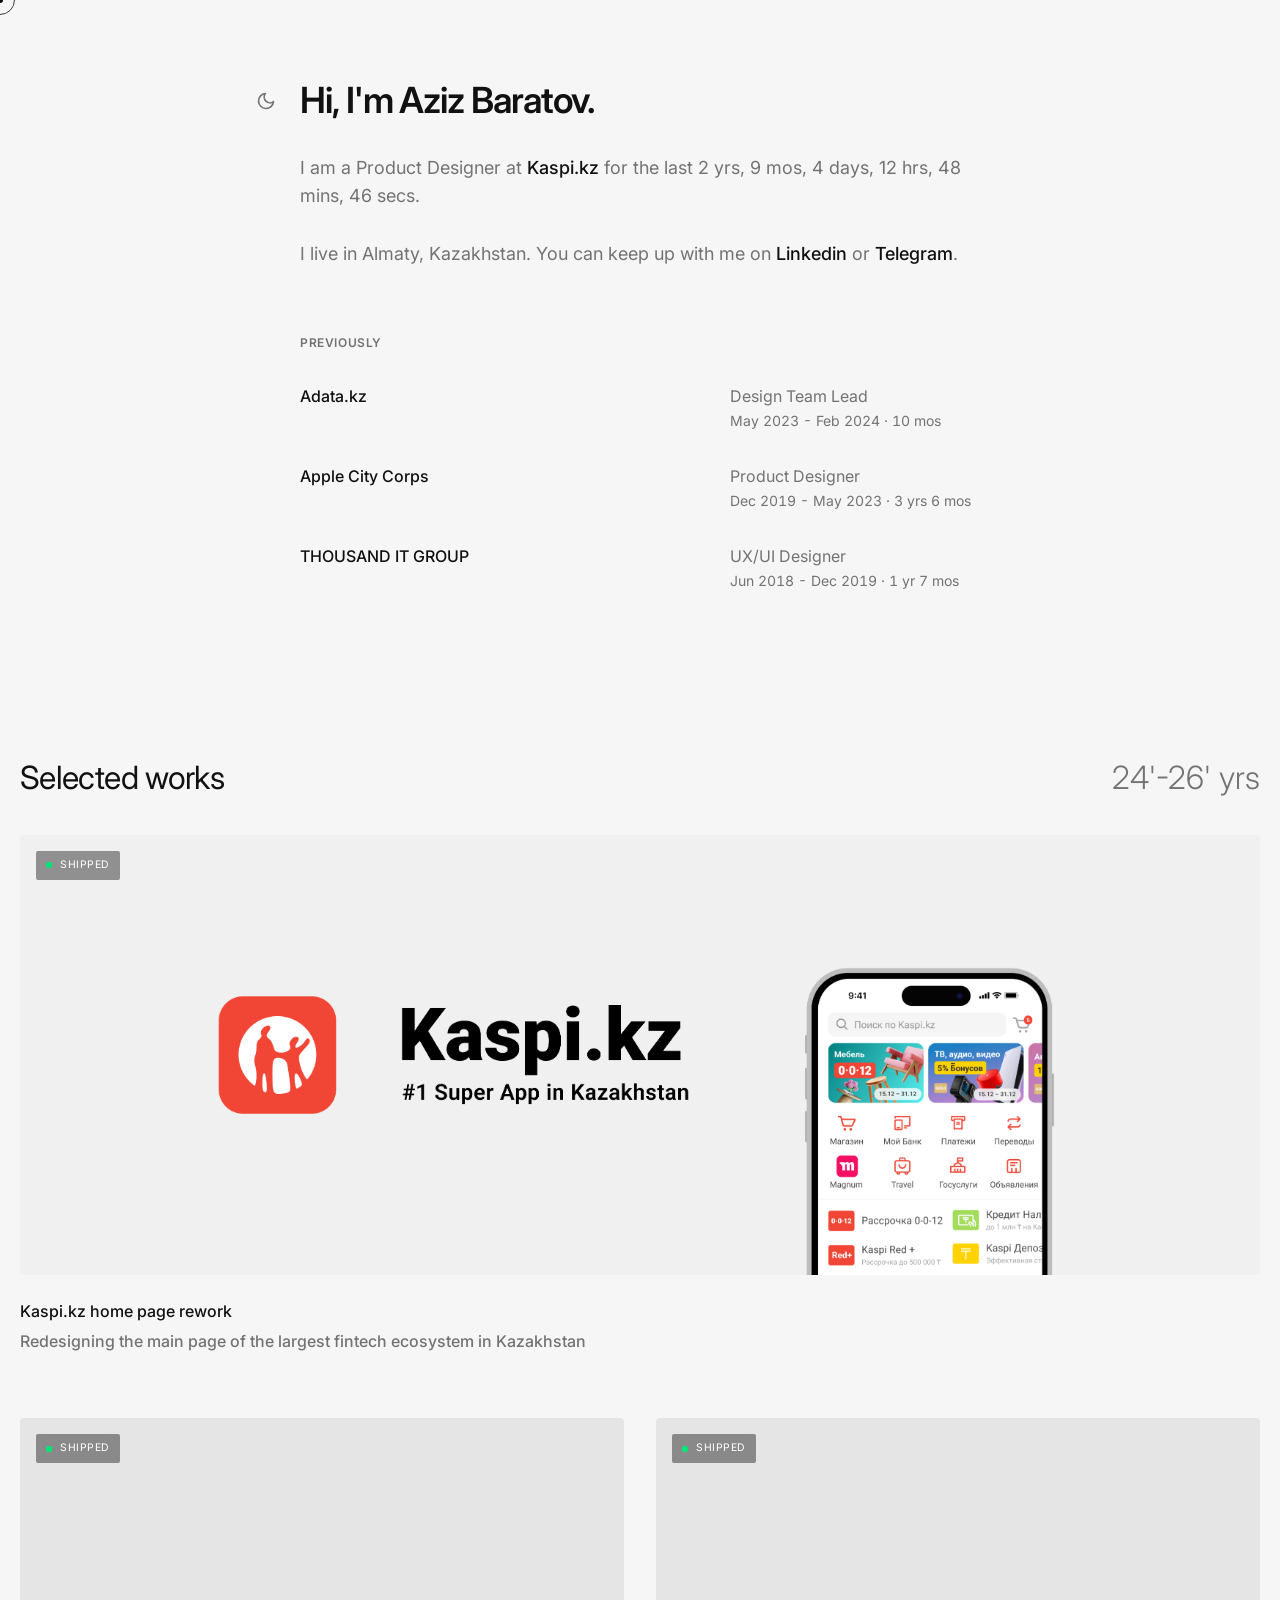
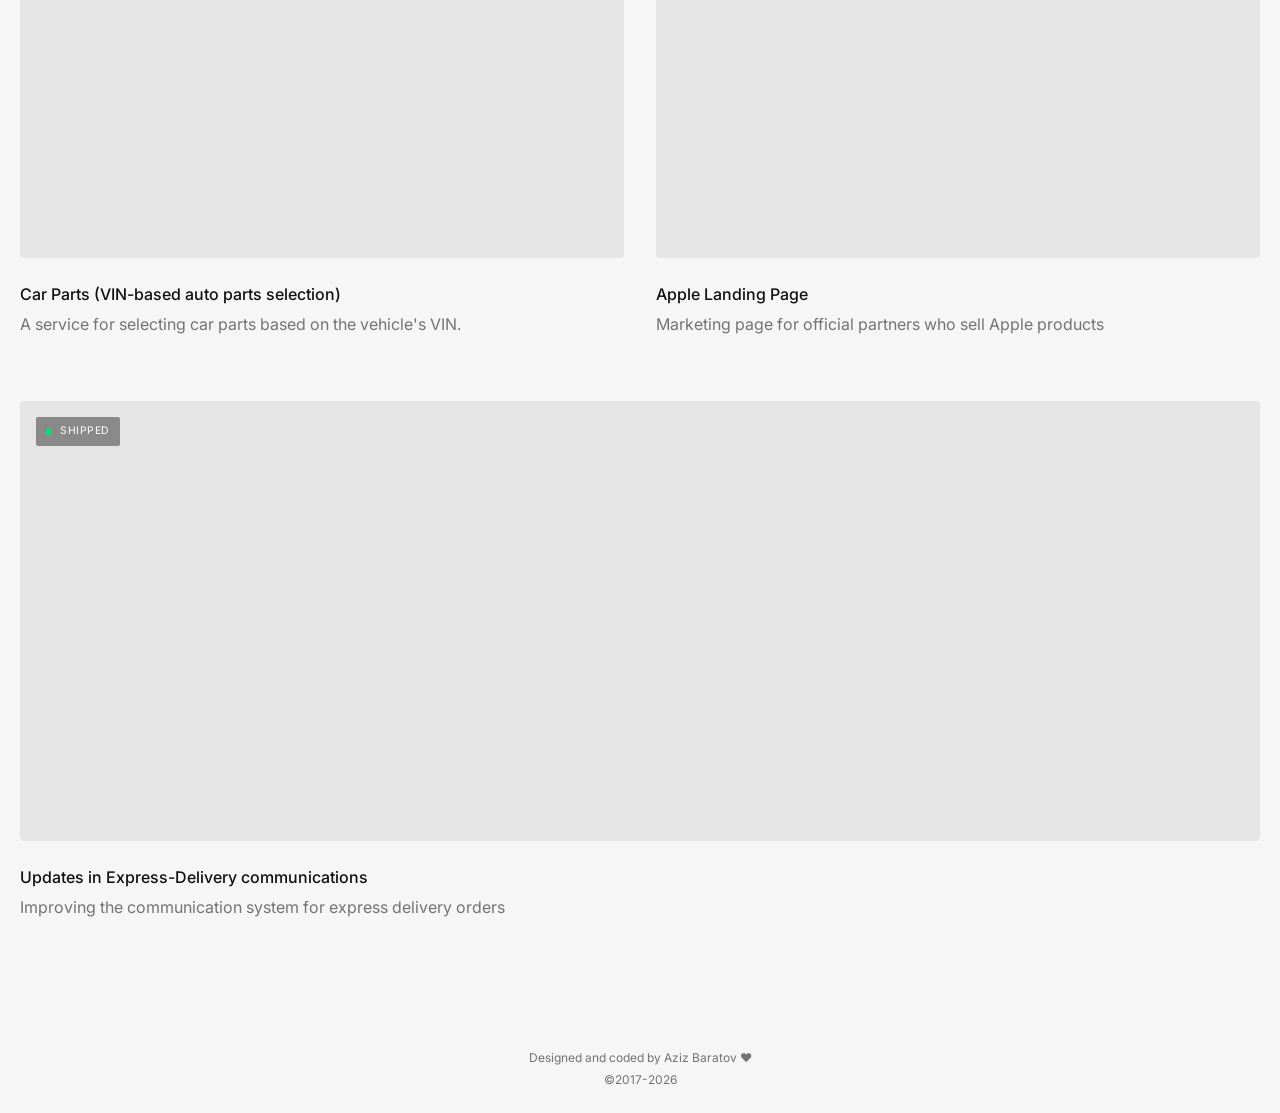
==== index.html @ b47fe38a "initial commit" ====
<!DOCTYPE html>
<html lang="en">

<head>
    <meta charset="UTF-8">
    <meta name="viewport" content="width=device-width, initial-scale=1.0">
    <title>Aziz Baratov</title>
    <meta name="description"
        content="Aziz Baratov - Product Designer at Kaspi.kz. Previously at Adata.kz, Apple City Corps, and Thousand IT GROUP.">
    <link rel="preconnect" href="https://fonts.googleapis.com">
    <link rel="preconnect" href="https://fonts.gstatic.com" crossorigin>
    <link href="https://fonts.googleapis.com/css2?family=Inter:wght@400;500;600&display=swap" rel="stylesheet">
    <link rel="stylesheet" href="styles.css">
    <link rel="icon" type="image/png" href="favicon.png">
</head>

<body>
    <main class="container">
        <section class="hero">
            <div class="title-wrapper">
                <button class="theme-toggle" id="theme-toggle" aria-label="Toggle dark mode">
                    <svg width="20" height="20" viewBox="0 0 24 24" fill="none" stroke="currentColor" stroke-width="2"
                        stroke-linecap="round" stroke-linejoin="round">
                        <circle cx="12" cy="12" r="5"></circle>
                        <line x1="12" y1="1" x2="12" y2="3"></line>
                        <line x1="12" y1="21" x2="12" y2="23"></line>
                        <line x1="4.22" y1="4.22" x2="5.64" y2="5.64"></line>
                        <line x1="18.36" y1="18.36" x2="19.78" y2="19.78"></line>
                        <line x1="1" y1="12" x2="3" y2="12"></line>
                        <line x1="21" y1="12" x2="23" y2="12"></line>
                        <line x1="4.22" y1="19.78" x2="5.64" y2="18.36"></line>
                        <line x1="18.36" y1="5.64" x2="19.78" y2="4.22"></line>
                    </svg>
                </button>
                <h1>Hi, I'm Aziz Baratov.</h1>
            </div>
            <p class="intro">
                I am a Product Designer at <a href="https://kaspi.kz/" target="_blank"
                    rel="noopener noreferrer">Kaspi.kz</a> for the last <span id="tenure"></span>.
                <br><br>
                I live in Almaty, Kazakhstan. You can keep up with me on <a
                    href="https://www.linkedin.com/in/aziz-baratov-8306a5150/" target="_blank"
                    rel="noopener noreferrer">Linkedin</a> or <a href="https://t.me/azekelele" target="_blank"
                    rel="noopener noreferrer">Telegram</a>.
            </p>
        </section>


        <section class="experience">
            <h2>PREVIOUSLY</h2>

            <div class="job-item">
                <h3><a href="https://adata.kz/" target="_blank" rel="noopener noreferrer">Adata.kz</a></h3>
                <div class="job-details">
                    <span class="role">Design Team Lead</span>
                    <span class="date">May 2023 - Feb 2024 · 10 mos</span>
                </div>
            </div>

            <div class="job-item">
                <h3><a href="https://www.applecity.kz/" target="_blank" rel="noopener noreferrer">Apple City Corps</a>
                </h3>
                <div class="job-details">
                    <span class="role">Product Designer</span>
                    <span class="date">Dec 2019 - May 2023 · 3 yrs 6 mos</span>
                </div>
            </div>

            <div class="job-item">
                <h3><a href="https://thousand.kz/" target="_blank" rel="noopener noreferrer">THOUSAND IT GROUP</a></h3>
                <div class="job-details">
                    <span class="role">UX/UI Designer</span>
                    <span class="date">Jun 2018 - Dec 2019 · 1 yr 7 mos</span>
                </div>
            </div>
        </section>
    </main>

    <section class="selected-works full-width">
        <div class="section-header">
            <h2>Selected works</h2>
            <span class="section-date">24'-26' yrs</span>
        </div>

        <a href="kaspi-rework.html" class="work-item featured">
            <div class="work-placeholder">
                <img src="kaspi-preview.png" alt="Kaspi.kz project preview">
                <div class="status-badge">
                    <span class="dot"></span>
                    <span class="label">SHIPPED</span>
                </div>
            </div>
            <div class="work-info">
                <h3>Kaspi.kz home page rework</h3>
                <p>Redesigning the main page of the largest fintech ecosystem in Kazakhstan</p>
            </div>
        </a>

        <div class="works-grid">
            <div class="work-item">
                <div class="work-placeholder">
                    <div class="status-badge">
                        <span class="dot"></span>
                        <span class="label">SHIPPED</span>
                    </div>
                </div>
                <div class="work-info">
                    <h3>Car Parts (VIN-based auto parts selection)</h3>
                    <p>A service for selecting car parts based on the vehicle's VIN.</p>
                </div>
            </div>

            <div class="work-item">
                <div class="work-placeholder">
                    <div class="status-badge">
                        <span class="dot"></span>
                        <span class="label">SHIPPED</span>
                    </div>
                </div>
                <div class="work-info">
                    <h3>Apple Landing Page</h3>
                    <p>Marketing page for official partners who sell Apple products</p>
                </div>
            </div>
        </div>

        <div class="work-item featured">
            <div class="work-placeholder">
                <div class="status-badge">
                    <span class="dot"></span>
                    <span class="label">SHIPPED</span>
                </div>
            </div>
            <div class="work-info">
                <h3>Updates in Express-Delivery communications</h3>
                <p>Improving the communication system for express delivery orders</p>
            </div>
        </div>
    </section>
    <footer class="site-footer">
        <p>Designed and coded by Aziz Baratov ♥️</p>
        <p>&copy;2017-2026</p>
    </footer>

    <div class="cursor-dot" id="cursor-dot"></div>
    <div class="cursor-outline" id="cursor-outline"></div>
    <script src="script.js"></script>
</body>

</html>
---- styles.css ----
:root {
    --bg-color: #F6F6F7;
    --text-primary: #111111;
    --text-secondary: #737373;
    --link-color: #111111;
    --link-hover: #444444;
    --font-family: 'Inter', -apple-system, BlinkMacSystemFont, "Segoe UI", Roboto, Helvetica, Arial, sans-serif;
    --max-width: 680px;
    --spacing-unit: 1.5rem;
}

[data-theme="dark"] {
    --bg-color: #111111;
    --text-primary: #F6F6F7;
    --text-secondary: #A0A0A0;
    --link-color: #F6F6F7;
    --link-hover: #FFFFFF;
}

::selection {
    background-color: #F14635;
    color: #FFFFFF;
}

::-moz-selection {
    background-color: #F14635;
    color: #FFFFFF;
}

.title-wrapper {
    position: relative;
    display: inline-flex;
    align-items: center;
    margin-bottom: var(--spacing-unit);
}

.title-wrapper h1 {
    margin-bottom: 0;
}

.theme-toggle {
    position: absolute;
    right: 100%;
    margin-right: 1rem;
    background: none;
    border: none;
    cursor: pointer;
    padding: 8px;
    color: var(--text-secondary);
    transition: color 0.2s ease;
    display: flex;
    align-items: center;
    justify-content: center;
    /* Vertically center icon relative to title */
    top: 50%;
    transform: translateY(-50%);
}

* {
    box-sizing: border-box;
    margin: 0;
    padding: 0;
}

body {
    font-family: var(--font-family);
    background-color: var(--bg-color);
    color: var(--text-primary);
    line-height: 1.6;
    -webkit-font-smoothing: antialiased;
    -moz-osx-font-smoothing: grayscale;
    padding: 8vh 20px 20px;
    display: flex;
    flex-direction: column;
    min-height: 100vh;
    cursor: none;
}

.container {
    max-width: var(--max-width);
    margin: 0 auto;
    width: 100%;
    flex: 1;
}

/* Typography */
h1 {
    font-size: 2.25rem;
    /* ~36px */
    font-weight: 600;
    letter-spacing: -0.03em;
    margin-bottom: var(--spacing-unit);
    color: var(--text-primary);
}

h2 {
    font-size: 0.75rem;
    font-weight: 600;
    text-transform: uppercase;
    letter-spacing: 0.05em;
    color: var(--text-secondary);
    margin-bottom: 2rem;
    margin-top: 4rem;
}

h3 {
    font-size: 1rem;
    font-weight: 500;
    display: inline-block;
}

p {
    font-size: 1.125rem;
    /* ~18px */
    color: var(--text-secondary);
    margin-bottom: 1.5rem;
}

a {
    color: var(--link-color);
    text-decoration: none;
    position: relative;
    display: inline-block;
    cursor: none;
    font-weight: 500;
}

a::after {
    content: '';
    position: absolute;
    width: 100%;
    transform: scaleX(0);
    height: 1px;
    bottom: 0;
    left: 0;
    background-color: var(--text-primary);
    transform-origin: bottom left;
    transition: transform 0.25s ease-out;
}

a:hover::after {
    transform: scaleX(1);
    transform-origin: bottom left;
}

a:hover {
    color: var(--link-hover);
}

/* Project Page Specific Styles */
.project-page {
    padding-top: 2rem;
}

.project-page .container {
    max-width: 1100px;
    /* Widening container specifically for project page */
}

.project-nav {
    display: flex;
    justify-content: space-between;
    align-items: center;
    margin-bottom: 4rem;
}

.project-nav .theme-toggle {
    position: relative;
    right: auto;
    top: auto;
    transform: none;
    margin-right: 0;
}

.back-link {
    display: flex;
    align-items: center;
    gap: 8px;
    font-size: 0.875rem;
    color: var(--text-secondary);
    font-weight: 400;
}

.back-link:hover {
    color: var(--text-primary);
}

.back-link svg {
    transition: transform 0.2s ease;
}

.back-link:hover svg {
    transform: translateX(-4px);
}

.project-header {
    margin-bottom: 4rem;
}

.header-top {
    margin-bottom: 1.5rem;
}

.status-badge.static {
    position: static;
    display: inline-flex;
    background: rgba(0, 0, 0, 0.4);
    -webkit-backdrop-filter: blur(4px);
    backdrop-filter: blur(4px);
    padding: 6px 10px;
    border-radius: 2px;
    align-items: center;
    gap: 8px;
    color: #FFFFFF;
    font-size: 0.65rem;
    font-weight: 400;
    letter-spacing: 0.05em;
}

[data-theme="dark"] .status-badge.static {
    background: rgba(0, 0, 0, 0.6);
    border: none;
}

.header-main-layout {
    display: flex;
    justify-content: space-between;
    align-items: flex-start;
    gap: 2rem;
    flex-wrap: wrap;
}

.project-main-title,
.content-label {
    font-size: 2.25rem;
    /* 36px */
    font-weight: 400;
    letter-spacing: -0.02em;
    text-transform: none;
    /* Override global h2 uppercase */
    color: var(--text-primary);
    margin: 0;
    line-height: 1.1;
    flex: 1;
}

.project-side-description {
    font-size: 1.25rem;
    line-height: 1.4;
    color: var(--text-secondary);
    max-width: 400px;
    /* Constrain description width for better alignment */
    margin: 0;
    font-weight: 400;
    text-align: right;
    /* Align text to the right on desktop */
}

@media (max-width: 900px) {
    .project-side-description {
        text-align: left;
        max-width: none;
    }
}

.project-hero-media {
    width: 100vw;
    margin-left: calc(-50vw + 50%);
    margin-right: calc(-50vw + 50%);
    height: 60vh;
    min-height: 400px;
    background-color: #E2E2E2;
    margin-bottom: 40px;
    overflow: hidden;
}

.project-hero-media img {
    width: 100%;
    height: 100%;
    object-fit: cover;
    display: block;
    transform: scale(1.3);
    /* Larger buffer for stronger parallax */
    will-change: transform;
}

[data-theme="dark"] .project-hero-media {
    background-color: #1A1A1A;
}

.project-content {
    margin-top: 40px;
    margin-bottom: 40px;
}

.project-info-split {
    display: flex;
    justify-content: space-between;
    align-items: flex-start;
    gap: 4rem;
    margin-bottom: 8rem;
}


.content-body {
    flex: 2;
    max-width: 720px;
}

.content-body p {
    font-size: 1.125rem;
    line-height: 1.6;
    color: var(--text-primary);
    margin-bottom: 2rem;
}

.content-body p:last-child {
    margin-bottom: 0;
}

.takeaway-summary {
    font-size: 1.5rem;
    font-weight: 600;
    line-height: 1.3;
    margin-bottom: 2rem;
    color: var(--text-primary);
}

@media (max-width: 900px) {
    .project-info-split {
        flex-direction: column;
        gap: 2rem;
        margin-bottom: 4rem;
    }

}

@media (max-width: 850px) {
    .project-main-title {
        font-size: 2.5rem;
    }

    .header-main-layout {
        flex-direction: column;
        align-items: flex-start;
        gap: 1.5rem;
    }
}

/* Selected Works Section */
.selected-works {
    margin-top: 4rem;
    width: 100%;
    /* Optional: Limit max-width if it gets too wide on huge screens, but user asked for "borders" */
    /* max-width: 1200px; */
    /* margin-left: auto; */
    /* margin-right: auto; */
}

.section-header {
    display: flex;
    justify-content: space-between;
    align-items: baseline;
    margin-top: 4rem;
    margin-bottom: 2rem;
    border-bottom: none;
    /* Ensure no border if reused */
}

.section-header h2 {
    margin: 0;
    font-size: 2.25rem;
    /* ~36px, matching h1 size per image look or keep h2 style? */
    /* The image shows "Selected works" large, like h1. Let's adjust. */
    font-size: 2rem;
    font-weight: 400;
    /* Regular weight in image */
    text-transform: none;
    /* Image is Sentence case */
    color: var(--text-primary);
    letter-spacing: -0.02em;
}

.section-date {
    font-size: 2rem;
    color: var(--text-secondary);
    /* Or light gray */
    font-weight: 300;
}

.works-grid {
    display: grid;
    grid-template-columns: repeat(2, 1fr);
    gap: 4rem 2rem;
    margin-bottom: 64px;
}

.work-item {
    margin-bottom: 0;
    display: block;
}

.work-item.featured {
    margin-bottom: 4rem;
    text-decoration: none;
}

.work-item::after {
    content: none !important;
}

.work-item.featured .work-placeholder {
    height: 440px;
}



.work-placeholder {
    position: relative;
    width: 100%;
    height: 440px;
    background-color: #E5E5E5;
    /* Placeholder color */
    border-radius: 4px;
    /* Optional rounded corners */
    margin-bottom: 1.5rem;
    transition: background-color 0.2s ease;
    overflow: hidden;
}

.work-placeholder img {
    width: 100%;
    height: 100%;
    object-fit: cover;
    display: block;
    transition: transform 0.6s cubic-bezier(0.165, 0.84, 0.44, 1);
}

.work-item:hover .work-placeholder img {
    transform: scale(1.05);
}


.status-badge {
    position: absolute;
    top: 16px;
    left: 16px;
    background: rgba(0, 0, 0, 0.4);
    -webkit-backdrop-filter: blur(4px);
    backdrop-filter: blur(4px);
    padding: 6px 10px;
    border-radius: 2px;
    display: flex;
    align-items: center;
    gap: 8px;
    color: #FFFFFF;
    font-size: 0.65rem;
    font-weight: 400;
    /* Regular font weight */
    letter-spacing: 0.05em;
}

.status-badge .dot {
    width: 6px;
    height: 6px;
    background-color: #00E676;
    border-radius: 50%;
    position: relative;
    /* Pulsing once every 5 seconds */
    animation: dot-pulse 5s infinite ease-in-out;
}

.status-badge .dot::after {
    content: '';
    position: absolute;
    top: 0;
    left: 0;
    width: 100%;
    height: 100%;
    background-color: #00E676;
    border-radius: 50%;
    animation: dot-glow 5s infinite ease-in-out;
}

@keyframes dot-pulse {

    0%,
    20%,
    100% {
        transform: scale(1);
    }

    10% {
        transform: scale(1.3);
    }
}

@keyframes dot-glow {
    0% {
        transform: scale(1);
        opacity: 0.8;
    }

    20%,
    100% {
        transform: scale(3.5);
        opacity: 0;
    }
}

[data-theme="dark"] .status-badge {
    background: rgba(0, 0, 0, 0.6);
}

[data-theme="dark"] .work-placeholder {
    background-color: #2A2A2A;
}

.work-info h3 {
    font-size: 1rem;
    font-weight: 500;
    margin-bottom: 0.25rem;
    display: inline-block;
    position: relative;
}

.work-info h3::after {
    content: '';
    position: absolute;
    width: 100%;
    transform: scaleX(0);
    height: 1px;
    bottom: -2px;
    left: 0;
    background-color: var(--text-primary);
    transform-origin: bottom left;
    transition: transform 0.25s ease-out;
}

.work-item:hover .work-info h3::after {
    transform: scaleX(1);
}


.work-info p {
    font-size: 1rem;
    color: var(--text-secondary);
    margin: 0;
}

/* Experience Section */
.experience {
    margin-top: 2rem;
}

.job-item {
    display: flex;
    justify-content: space-between;
    align-items: flex-start;
    margin-bottom: 2rem;
    font-size: 1rem;
}

.job-details {
    display: flex;
    flex-direction: column;
    align-items: flex-start;
    /* Left align text within the right column */
    text-align: left;
    width: 250px;
    flex-shrink: 0;
}

.role {
    color: var(--text-secondary);
}

.date {
    color: var(--text-secondary);
    font-variant-numeric: tabular-nums;
    font-size: 0.875rem;
    font-weight: 400;
}

/* Footer */
.site-footer {
    text-align: center;
    margin-top: 4rem;
    padding-bottom: 0;
    color: var(--text-secondary);
    font-size: 0.75rem;
    line-height: 1.5;
}

.site-footer p {
    margin-bottom: 0.25rem;
    font-size: 0.75rem;
}

/* Responsive */
@media (max-width: 600px) {
    body {
        padding-top: 4vh;
    }

    h1 {
        font-size: 1.75rem;
    }

    .works-grid {
        grid-template-columns: 1fr;
        gap: 3rem;
    }

    .work-item {
        margin-bottom: 0;
    }

    .work-placeholder {
        height: 250px;
    }

    .work-item.featured .work-placeholder {
        height: 300px;
    }


    .job-item {
        flex-direction: column;
        margin-bottom: 2rem;
    }

    .job-header {
        flex-direction: column;
        gap: 0.25rem;
        margin-bottom: 0.25rem;
    }

    .title-wrapper {
        left: 0;
        flex-direction: column;
        align-items: flex-start;
        gap: 0.5rem;
    }

    .theme-toggle {
        position: static;
        transform: none;
        margin-right: 0;
    }
}

/* Custom Cursor Styles */
.cursor-dot,
.cursor-outline {
    pointer-events: none;
    position: fixed;
    top: 0;
    left: 0;
    transform: translate(-50%, -50%);
    border-radius: 50%;
    z-index: 9999;
    transition: width 0.3s ease, height 0.3s ease, background-color 0.3s ease, border-color 0.3s ease, opacity 0.3s ease;
    mix-blend-mode: difference;
}

.cursor-dot {
    width: 6px;
    height: 6px;
    background-color: #FFFFFF;
}

.cursor-outline {
    width: 30px;
    height: 30px;
    border: 1px solid #FFFFFF;
    opacity: 0.8;
}

/* Hover States */
.cursor-hover .cursor-dot {
    opacity: 0;
}

.cursor-hover .cursor-outline {
    width: 50px;
    height: 50px;
    background-color: #FFFFFF;
    border-color: #FFFFFF;
    opacity: 1;
}

/* Hide custom cursor on mobile */
@media (max-width: 768px) {

    .cursor-dot,
    .cursor-outline {
        display: none;
    }

    body,
    a,
    button {
        cursor: auto;
    }
}
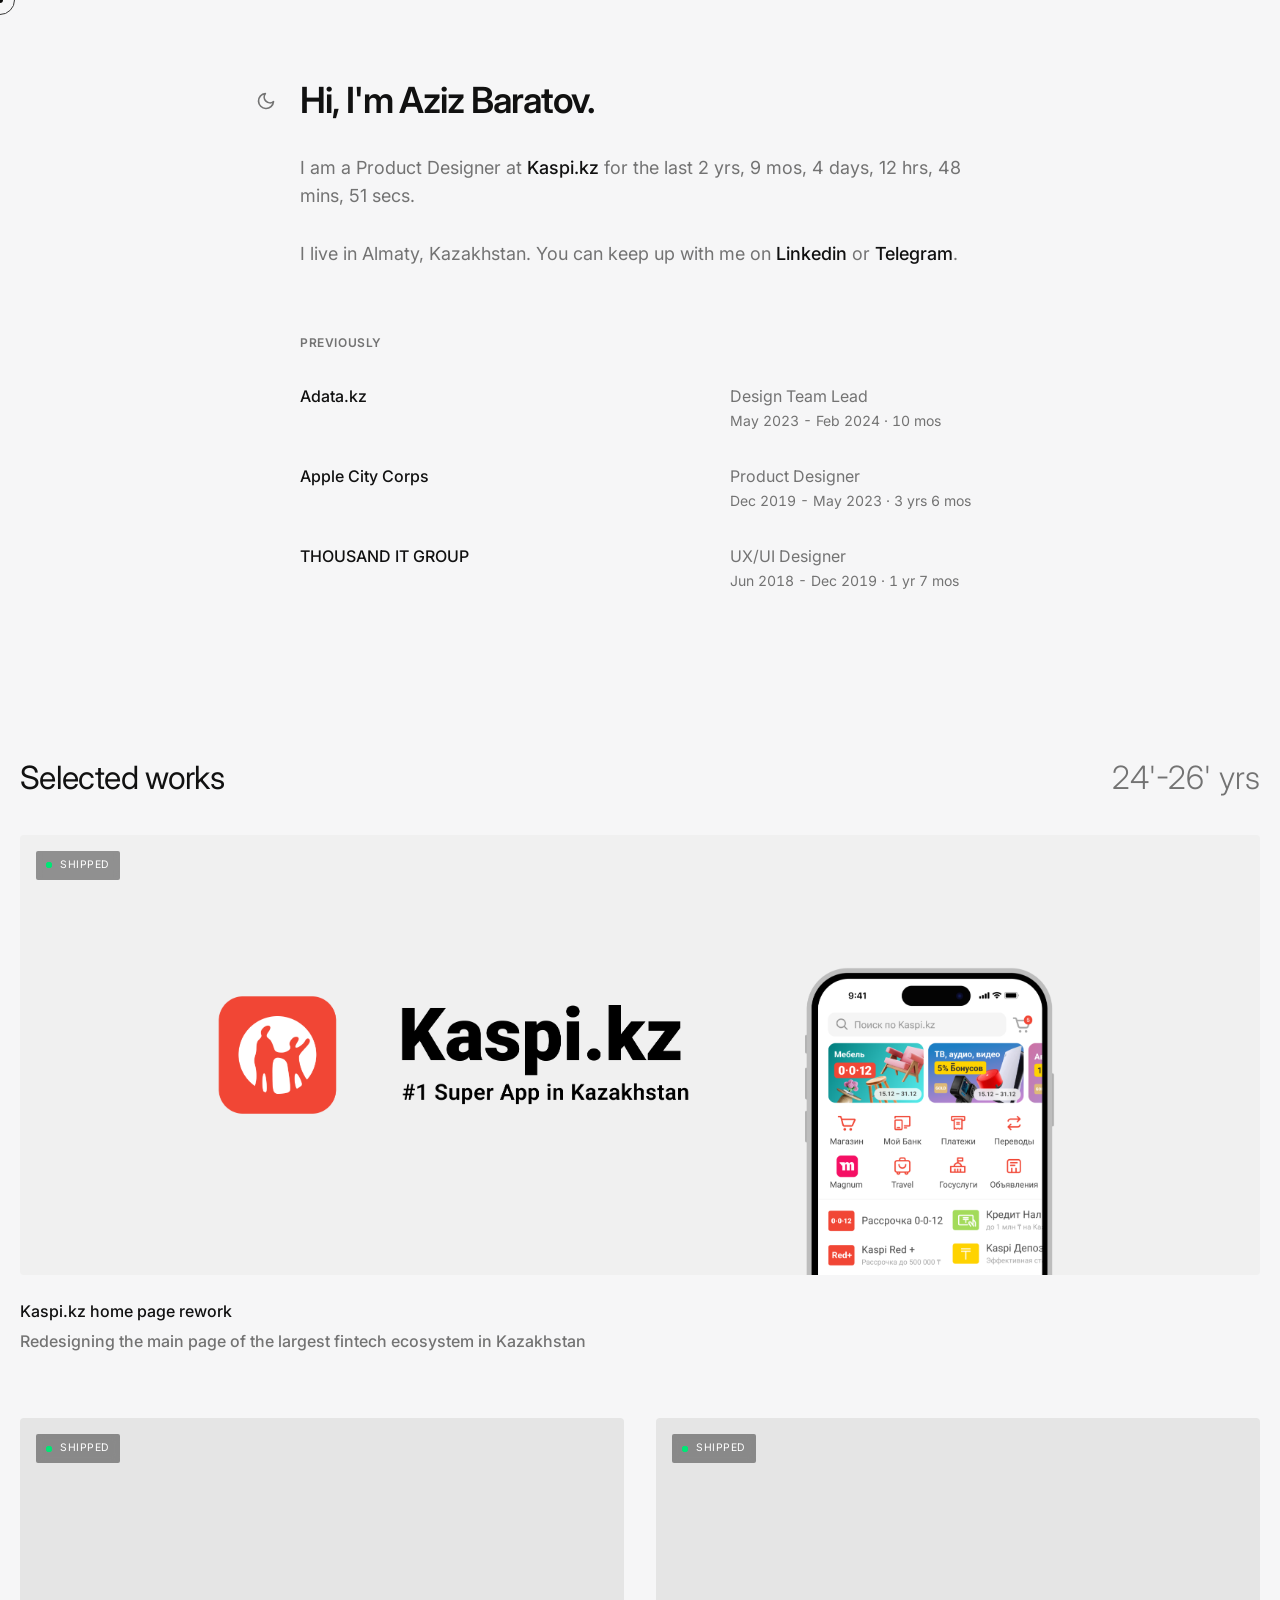
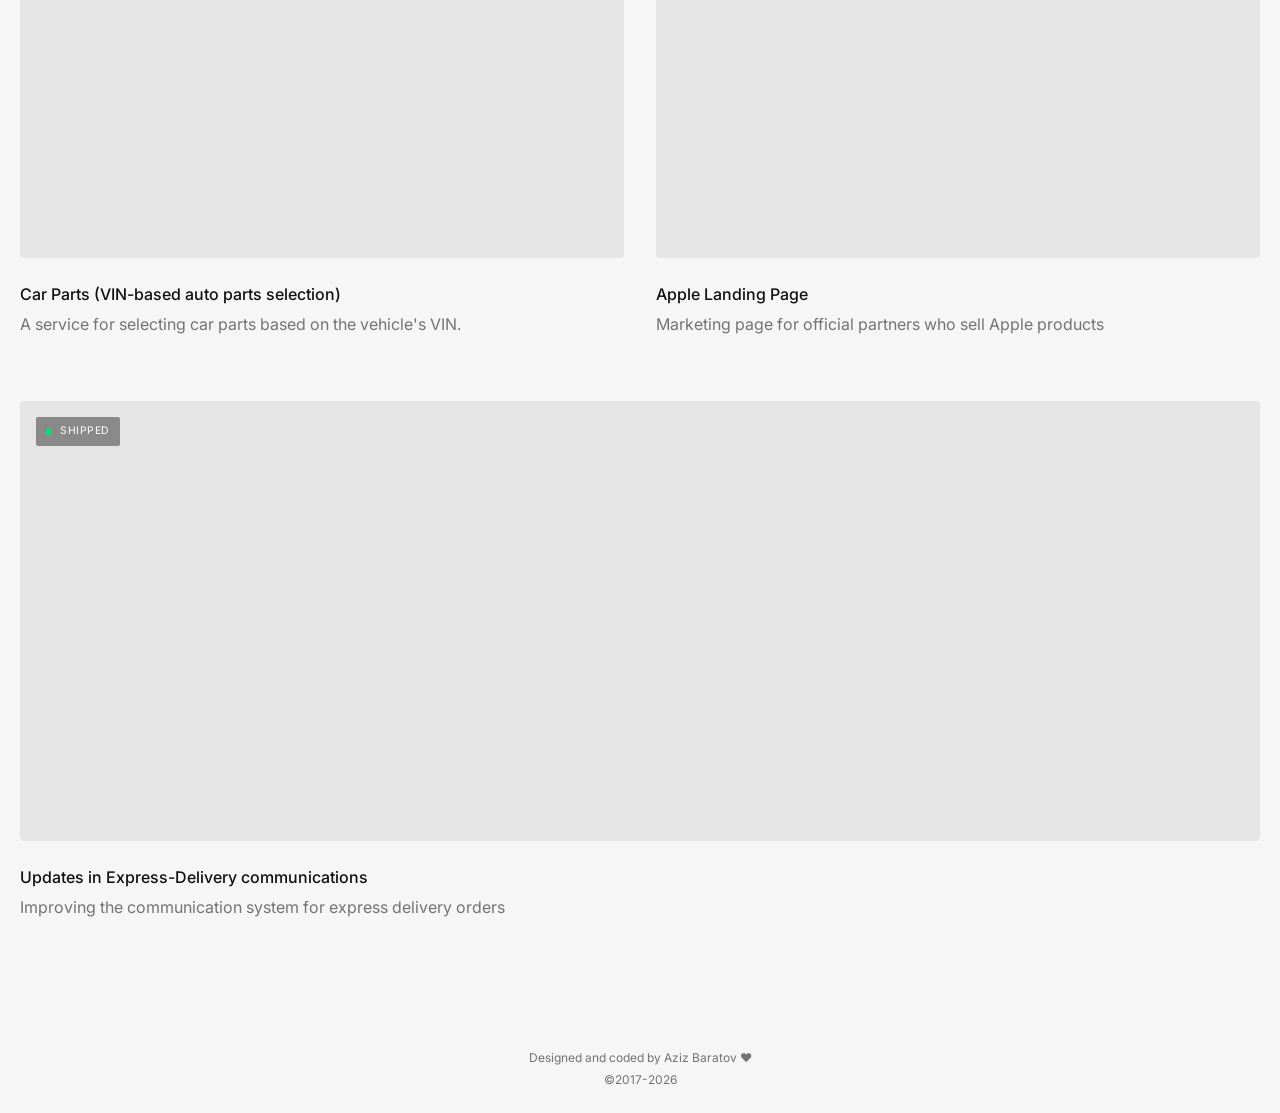
==== commit 20e7b314: "structure: folder management" ====
--- a/index.html
+++ b/index.html
@@ -10,8 +10,8 @@
     <link rel="preconnect" href="https://fonts.googleapis.com">
     <link rel="preconnect" href="https://fonts.gstatic.com" crossorigin>
     <link href="https://fonts.googleapis.com/css2?family=Inter:wght@400;500;600&display=swap" rel="stylesheet">
-    <link rel="stylesheet" href="styles.css">
-    <link rel="icon" type="image/png" href="favicon.png">
+    <link rel="stylesheet" href="internal/css/styles.css">
+    <link rel="icon" type="image/png" href="internal/images/favicon.png">
 </head>
 
 <body>
@@ -82,9 +82,9 @@
             <span class="section-date">24'-26' yrs</span>
         </div>
 
-        <a href="kaspi-rework.html" class="work-item featured">
+        <a href="internal/pages/kaspi-rework.html" class="work-item featured">
             <div class="work-placeholder">
-                <img src="kaspi-preview.png" alt="Kaspi.kz project preview">
+                <img src="internal/images/kaspi-preview.png" alt="Kaspi.kz project preview">
                 <div class="status-badge">
                     <span class="dot"></span>
                     <span class="label">SHIPPED</span>
@@ -144,7 +144,7 @@
 
     <div class="cursor-dot" id="cursor-dot"></div>
     <div class="cursor-outline" id="cursor-outline"></div>
-    <script src="script.js"></script>
+    <script src="internal/js/script.js"></script>
 </body>
 
 </html>
--- a/internal/css/styles.css
+++ b/internal/css/styles.css
@@ -0,0 +1,706 @@
+:root {
+    --bg-color: #F6F6F7;
+    --text-primary: #111111;
+    --text-secondary: #737373;
+    --link-color: #111111;
+    --link-hover: #444444;
+    --font-family: 'Inter', -apple-system, BlinkMacSystemFont, "Segoe UI", Roboto, Helvetica, Arial, sans-serif;
+    --max-width: 680px;
+    --spacing-unit: 1.5rem;
+}
+
+[data-theme="dark"] {
+    --bg-color: #111111;
+    --text-primary: #F6F6F7;
+    --text-secondary: #A0A0A0;
+    --link-color: #F6F6F7;
+    --link-hover: #FFFFFF;
+}
+
+::selection {
+    background-color: #F14635;
+    color: #FFFFFF;
+}
+
+::-moz-selection {
+    background-color: #F14635;
+    color: #FFFFFF;
+}
+
+.title-wrapper {
+    position: relative;
+    display: inline-flex;
+    align-items: center;
+    margin-bottom: var(--spacing-unit);
+}
+
+.title-wrapper h1 {
+    margin-bottom: 0;
+}
+
+.theme-toggle {
+    position: absolute;
+    right: 100%;
+    margin-right: 1rem;
+    background: none;
+    border: none;
+    cursor: pointer;
+    padding: 8px;
+    color: var(--text-secondary);
+    transition: color 0.2s ease;
+    display: flex;
+    align-items: center;
+    justify-content: center;
+    /* Vertically center icon relative to title */
+    top: 50%;
+    transform: translateY(-50%);
+}
+
+* {
+    box-sizing: border-box;
+    margin: 0;
+    padding: 0;
+}
+
+body {
+    font-family: var(--font-family);
+    background-color: var(--bg-color);
+    color: var(--text-primary);
+    line-height: 1.6;
+    -webkit-font-smoothing: antialiased;
+    -moz-osx-font-smoothing: grayscale;
+    padding: 8vh 20px 20px;
+    display: flex;
+    flex-direction: column;
+    min-height: 100vh;
+    cursor: none;
+}
+
+.container {
+    max-width: var(--max-width);
+    margin: 0 auto;
+    width: 100%;
+    flex: 1;
+}
+
+/* Typography */
+h1 {
+    font-size: 2.25rem;
+    /* ~36px */
+    font-weight: 600;
+    letter-spacing: -0.03em;
+    margin-bottom: var(--spacing-unit);
+    color: var(--text-primary);
+}
+
+h2 {
+    font-size: 0.75rem;
+    font-weight: 600;
+    text-transform: uppercase;
+    letter-spacing: 0.05em;
+    color: var(--text-secondary);
+    margin-bottom: 2rem;
+    margin-top: 4rem;
+}
+
+h3 {
+    font-size: 1rem;
+    font-weight: 500;
+    display: inline-block;
+}
+
+p {
+    font-size: 1.125rem;
+    /* ~18px */
+    color: var(--text-secondary);
+    margin-bottom: 1.5rem;
+}
+
+a {
+    color: var(--link-color);
+    text-decoration: none;
+    position: relative;
+    display: inline-block;
+    cursor: none;
+    font-weight: 500;
+}
+
+a::after {
+    content: '';
+    position: absolute;
+    width: 100%;
+    transform: scaleX(0);
+    height: 1px;
+    bottom: 0;
+    left: 0;
+    background-color: var(--text-primary);
+    transform-origin: bottom left;
+    transition: transform 0.25s ease-out;
+}
+
+a:hover::after {
+    transform: scaleX(1);
+    transform-origin: bottom left;
+}
+
+a:hover {
+    color: var(--link-hover);
+}
+
+/* Project Page Specific Styles */
+.project-page {
+    padding-top: 2rem;
+}
+
+.project-page .container {
+    max-width: 1100px;
+    /* Widening container specifically for project page */
+}
+
+.project-nav {
+    display: flex;
+    justify-content: space-between;
+    align-items: center;
+    margin-bottom: 4rem;
+}
+
+.project-nav .theme-toggle {
+    position: relative;
+    right: auto;
+    top: auto;
+    transform: none;
+    margin-right: 0;
+}
+
+.back-link {
+    display: flex;
+    align-items: center;
+    gap: 8px;
+    font-size: 0.875rem;
+    color: var(--text-secondary);
+    font-weight: 400;
+}
+
+.back-link:hover {
+    color: var(--text-primary);
+}
+
+.back-link svg {
+    transition: transform 0.2s ease;
+}
+
+.back-link:hover svg {
+    transform: translateX(-4px);
+}
+
+.project-header {
+    margin-bottom: 4rem;
+}
+
+.header-top {
+    margin-bottom: 1.5rem;
+}
+
+.status-badge.static {
+    position: static;
+    display: inline-flex;
+    background: rgba(0, 0, 0, 0.4);
+    -webkit-backdrop-filter: blur(4px);
+    backdrop-filter: blur(4px);
+    padding: 6px 10px;
+    border-radius: 2px;
+    align-items: center;
+    gap: 8px;
+    color: #FFFFFF;
+    font-size: 0.65rem;
+    font-weight: 400;
+    letter-spacing: 0.05em;
+}
+
+[data-theme="dark"] .status-badge.static {
+    background: rgba(0, 0, 0, 0.6);
+    border: none;
+}
+
+.header-main-layout {
+    display: flex;
+    justify-content: space-between;
+    align-items: flex-start;
+    gap: 2rem;
+    flex-wrap: wrap;
+}
+
+.project-main-title,
+.content-label {
+    font-size: 2.25rem;
+    /* 36px */
+    font-weight: 400;
+    letter-spacing: -0.02em;
+    text-transform: none;
+    /* Override global h2 uppercase */
+    color: var(--text-primary);
+    margin: 0;
+    line-height: 1.1;
+    flex: 1;
+}
+
+.project-side-description {
+    font-size: 1.25rem;
+    line-height: 1.4;
+    color: var(--text-secondary);
+    max-width: 400px;
+    /* Constrain description width for better alignment */
+    margin: 0;
+    font-weight: 400;
+    text-align: right;
+    /* Align text to the right on desktop */
+}
+
+@media (max-width: 900px) {
+    .project-side-description {
+        text-align: left;
+        max-width: none;
+    }
+}
+
+.project-hero-media {
+    width: 100vw;
+    margin-left: calc(-50vw + 50%);
+    margin-right: calc(-50vw + 50%);
+    height: 60vh;
+    min-height: 400px;
+    background-color: #E2E2E2;
+    margin-bottom: 40px;
+    overflow: hidden;
+}
+
+.project-hero-media img {
+    width: 100%;
+    height: 100%;
+    object-fit: cover;
+    display: block;
+    transform: scale(1.3);
+    /* Larger buffer for stronger parallax */
+    will-change: transform;
+}
+
+[data-theme="dark"] .project-hero-media {
+    background-color: #1A1A1A;
+}
+
+.project-content {
+    margin-top: 40px;
+    margin-bottom: 40px;
+}
+
+.project-info-split {
+    display: flex;
+    justify-content: space-between;
+    align-items: flex-start;
+    gap: 4rem;
+    margin-bottom: 8rem;
+}
+
+
+.content-body {
+    flex: 2;
+    max-width: 720px;
+}
+
+.content-body p {
+    font-size: 1.125rem;
+    line-height: 1.6;
+    color: var(--text-primary);
+    margin-bottom: 2rem;
+}
+
+.content-body p:last-child {
+    margin-bottom: 0;
+}
+
+.takeaway-summary {
+    font-size: 1.5rem;
+    font-weight: 600;
+    line-height: 1.3;
+    margin-bottom: 2rem;
+    color: var(--text-primary);
+}
+
+@media (max-width: 900px) {
+    .project-info-split {
+        flex-direction: column;
+        gap: 2rem;
+        margin-bottom: 4rem;
+    }
+
+}
+
+@media (max-width: 850px) {
+    .project-main-title {
+        font-size: 2.5rem;
+    }
+
+    .header-main-layout {
+        flex-direction: column;
+        align-items: flex-start;
+        gap: 1.5rem;
+    }
+}
+
+/* Selected Works Section */
+.selected-works {
+    margin-top: 4rem;
+    width: 100%;
+    /* Optional: Limit max-width if it gets too wide on huge screens, but user asked for "borders" */
+    /* max-width: 1200px; */
+    /* margin-left: auto; */
+    /* margin-right: auto; */
+}
+
+.section-header {
+    display: flex;
+    justify-content: space-between;
+    align-items: baseline;
+    margin-top: 4rem;
+    margin-bottom: 2rem;
+    border-bottom: none;
+    /* Ensure no border if reused */
+}
+
+.section-header h2 {
+    margin: 0;
+    font-size: 2.25rem;
+    /* ~36px, matching h1 size per image look or keep h2 style? */
+    /* The image shows "Selected works" large, like h1. Let's adjust. */
+    font-size: 2rem;
+    font-weight: 400;
+    /* Regular weight in image */
+    text-transform: none;
+    /* Image is Sentence case */
+    color: var(--text-primary);
+    letter-spacing: -0.02em;
+}
+
+.section-date {
+    font-size: 2rem;
+    color: var(--text-secondary);
+    /* Or light gray */
+    font-weight: 300;
+}
+
+.works-grid {
+    display: grid;
+    grid-template-columns: repeat(2, 1fr);
+    gap: 4rem 2rem;
+    margin-bottom: 64px;
+}
+
+.work-item {
+    margin-bottom: 0;
+    display: block;
+}
+
+.work-item.featured {
+    margin-bottom: 4rem;
+    text-decoration: none;
+}
+
+.work-item::after {
+    content: none !important;
+}
+
+.work-item.featured .work-placeholder {
+    height: 440px;
+}
+
+
+
+.work-placeholder {
+    position: relative;
+    width: 100%;
+    height: 440px;
+    background-color: #E5E5E5;
+    /* Placeholder color */
+    border-radius: 4px;
+    /* Optional rounded corners */
+    margin-bottom: 1.5rem;
+    transition: background-color 0.2s ease;
+    overflow: hidden;
+}
+
+.work-placeholder img {
+    width: 100%;
+    height: 100%;
+    object-fit: cover;
+    display: block;
+    transition: transform 0.6s cubic-bezier(0.165, 0.84, 0.44, 1);
+}
+
+.work-item:hover .work-placeholder img {
+    transform: scale(1.05);
+}
+
+
+.status-badge {
+    position: absolute;
+    top: 16px;
+    left: 16px;
+    background: rgba(0, 0, 0, 0.4);
+    -webkit-backdrop-filter: blur(4px);
+    backdrop-filter: blur(4px);
+    padding: 6px 10px;
+    border-radius: 2px;
+    display: flex;
+    align-items: center;
+    gap: 8px;
+    color: #FFFFFF;
+    font-size: 0.65rem;
+    font-weight: 400;
+    /* Regular font weight */
+    letter-spacing: 0.05em;
+}
+
+.status-badge .dot {
+    width: 6px;
+    height: 6px;
+    background-color: #00E676;
+    border-radius: 50%;
+    position: relative;
+    /* Pulsing once every 5 seconds */
+    animation: dot-pulse 5s infinite ease-in-out;
+}
+
+.status-badge .dot::after {
+    content: '';
+    position: absolute;
+    top: 0;
+    left: 0;
+    width: 100%;
+    height: 100%;
+    background-color: #00E676;
+    border-radius: 50%;
+    animation: dot-glow 5s infinite ease-in-out;
+}
+
+@keyframes dot-pulse {
+
+    0%,
+    20%,
+    100% {
+        transform: scale(1);
+    }
+
+    10% {
+        transform: scale(1.3);
+    }
+}
+
+@keyframes dot-glow {
+    0% {
+        transform: scale(1);
+        opacity: 0.8;
+    }
+
+    20%,
+    100% {
+        transform: scale(3.5);
+        opacity: 0;
+    }
+}
+
+[data-theme="dark"] .status-badge {
+    background: rgba(0, 0, 0, 0.6);
+}
+
+[data-theme="dark"] .work-placeholder {
+    background-color: #2A2A2A;
+}
+
+.work-info h3 {
+    font-size: 1rem;
+    font-weight: 500;
+    margin-bottom: 0.25rem;
+    display: inline-block;
+    position: relative;
+}
+
+.work-info h3::after {
+    content: '';
+    position: absolute;
+    width: 100%;
+    transform: scaleX(0);
+    height: 1px;
+    bottom: -2px;
+    left: 0;
+    background-color: var(--text-primary);
+    transform-origin: bottom left;
+    transition: transform 0.25s ease-out;
+}
+
+.work-item:hover .work-info h3::after {
+    transform: scaleX(1);
+}
+
+
+.work-info p {
+    font-size: 1rem;
+    color: var(--text-secondary);
+    margin: 0;
+}
+
+/* Experience Section */
+.experience {
+    margin-top: 2rem;
+}
+
+.job-item {
+    display: flex;
+    justify-content: space-between;
+    align-items: flex-start;
+    margin-bottom: 2rem;
+    font-size: 1rem;
+}
+
+.job-details {
+    display: flex;
+    flex-direction: column;
+    align-items: flex-start;
+    /* Left align text within the right column */
+    text-align: left;
+    width: 250px;
+    flex-shrink: 0;
+}
+
+.role {
+    color: var(--text-secondary);
+}
+
+.date {
+    color: var(--text-secondary);
+    font-variant-numeric: tabular-nums;
+    font-size: 0.875rem;
+    font-weight: 400;
+}
+
+/* Footer */
+.site-footer {
+    text-align: center;
+    margin-top: 4rem;
+    padding-bottom: 0;
+    color: var(--text-secondary);
+    font-size: 0.75rem;
+    line-height: 1.5;
+}
+
+.site-footer p {
+    margin-bottom: 0.25rem;
+    font-size: 0.75rem;
+}
+
+/* Responsive */
+@media (max-width: 600px) {
+    body {
+        padding-top: 4vh;
+    }
+
+    h1 {
+        font-size: 1.75rem;
+    }
+
+    .works-grid {
+        grid-template-columns: 1fr;
+        gap: 3rem;
+    }
+
+    .work-item {
+        margin-bottom: 0;
+    }
+
+    .work-placeholder {
+        height: 250px;
+    }
+
+    .work-item.featured .work-placeholder {
+        height: 300px;
+    }
+
+
+    .job-item {
+        flex-direction: column;
+        margin-bottom: 2rem;
+    }
+
+    .job-header {
+        flex-direction: column;
+        gap: 0.25rem;
+        margin-bottom: 0.25rem;
+    }
+
+    .title-wrapper {
+        left: 0;
+        flex-direction: column;
+        align-items: flex-start;
+        gap: 0.5rem;
+    }
+
+    .theme-toggle {
+        position: static;
+        transform: none;
+        margin-right: 0;
+    }
+}
+
+/* Custom Cursor Styles */
+.cursor-dot,
+.cursor-outline {
+    pointer-events: none;
+    position: fixed;
+    top: 0;
+    left: 0;
+    transform: translate(-50%, -50%);
+    border-radius: 50%;
+    z-index: 9999;
+    transition: width 0.3s ease, height 0.3s ease, background-color 0.3s ease, border-color 0.3s ease, opacity 0.3s ease;
+    mix-blend-mode: difference;
+}
+
+.cursor-dot {
+    width: 6px;
+    height: 6px;
+    background-color: #FFFFFF;
+}
+
+.cursor-outline {
+    width: 30px;
+    height: 30px;
+    border: 1px solid #FFFFFF;
+    opacity: 0.8;
+}
+
+/* Hover States */
+.cursor-hover .cursor-dot {
+    opacity: 0;
+}
+
+.cursor-hover .cursor-outline {
+    width: 50px;
+    height: 50px;
+    background-color: #FFFFFF;
+    border-color: #FFFFFF;
+    opacity: 1;
+}
+
+/* Hide custom cursor on mobile */
+@media (max-width: 768px) {
+
+    .cursor-dot,
+    .cursor-outline {
+        display: none;
+    }
+
+    body,
+    a,
+    button {
+        cursor: auto;
+    }
+}
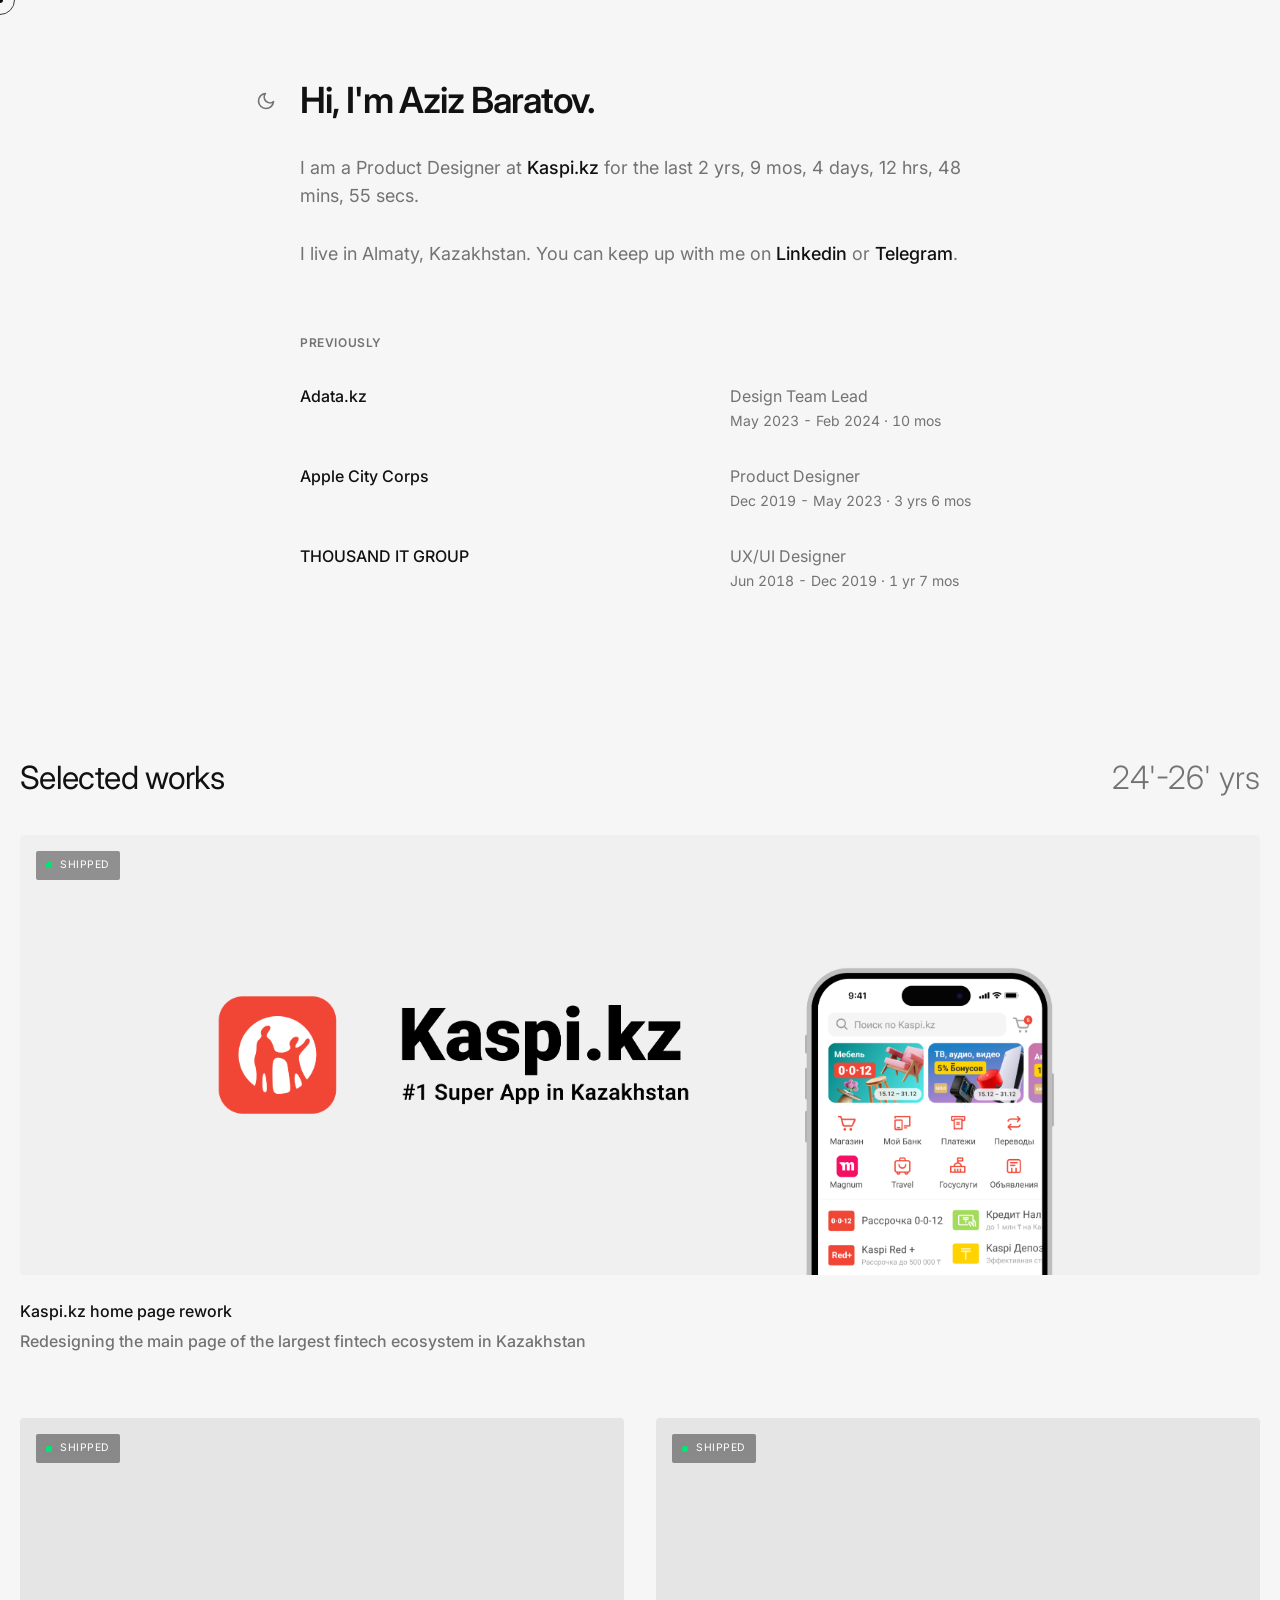
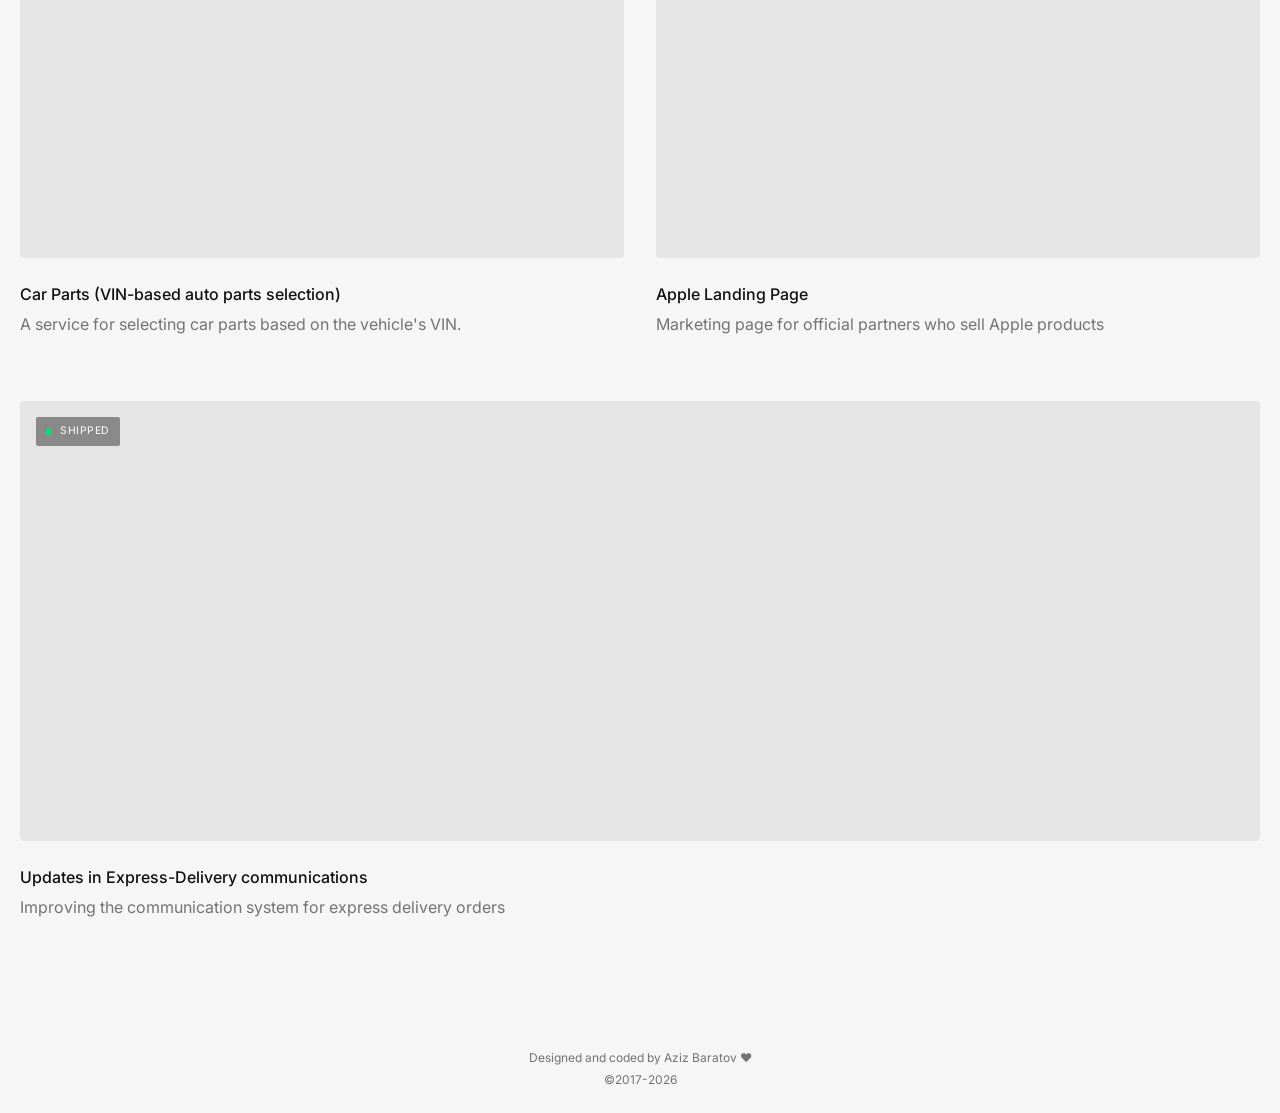
==== commit 299778d9: "link: corrected path" ====
--- a/index.html
+++ b/index.html
@@ -10,8 +10,8 @@
     <link rel="preconnect" href="https://fonts.googleapis.com">
     <link rel="preconnect" href="https://fonts.gstatic.com" crossorigin>
     <link href="https://fonts.googleapis.com/css2?family=Inter:wght@400;500;600&display=swap" rel="stylesheet">
-    <link rel="stylesheet" href="internal/css/styles.css">
-    <link rel="icon" type="image/png" href="internal/images/favicon.png">
+    <link rel="stylesheet" href="../../internal/css/styles.css">
+    <link rel="icon" type="image/png" href="../../internal/images/favicon.png">
 </head>
 
 <body>
@@ -82,9 +82,9 @@
             <span class="section-date">24'-26' yrs</span>
         </div>
 
-        <a href="internal/pages/kaspi-rework.html" class="work-item featured">
+        <a href="../../internal/pages/kaspi-rework.html" class="work-item featured">
             <div class="work-placeholder">
-                <img src="internal/images/kaspi-preview.png" alt="Kaspi.kz project preview">
+                <img src="../../internal/images/kaspi-preview.png" alt="Kaspi.kz project preview">
                 <div class="status-badge">
                     <span class="dot"></span>
                     <span class="label">SHIPPED</span>
@@ -144,7 +144,7 @@
 
     <div class="cursor-dot" id="cursor-dot"></div>
     <div class="cursor-outline" id="cursor-outline"></div>
-    <script src="internal/js/script.js"></script>
+    <script src="../../internal/js/script.js"></script>
 </body>
 
 </html>
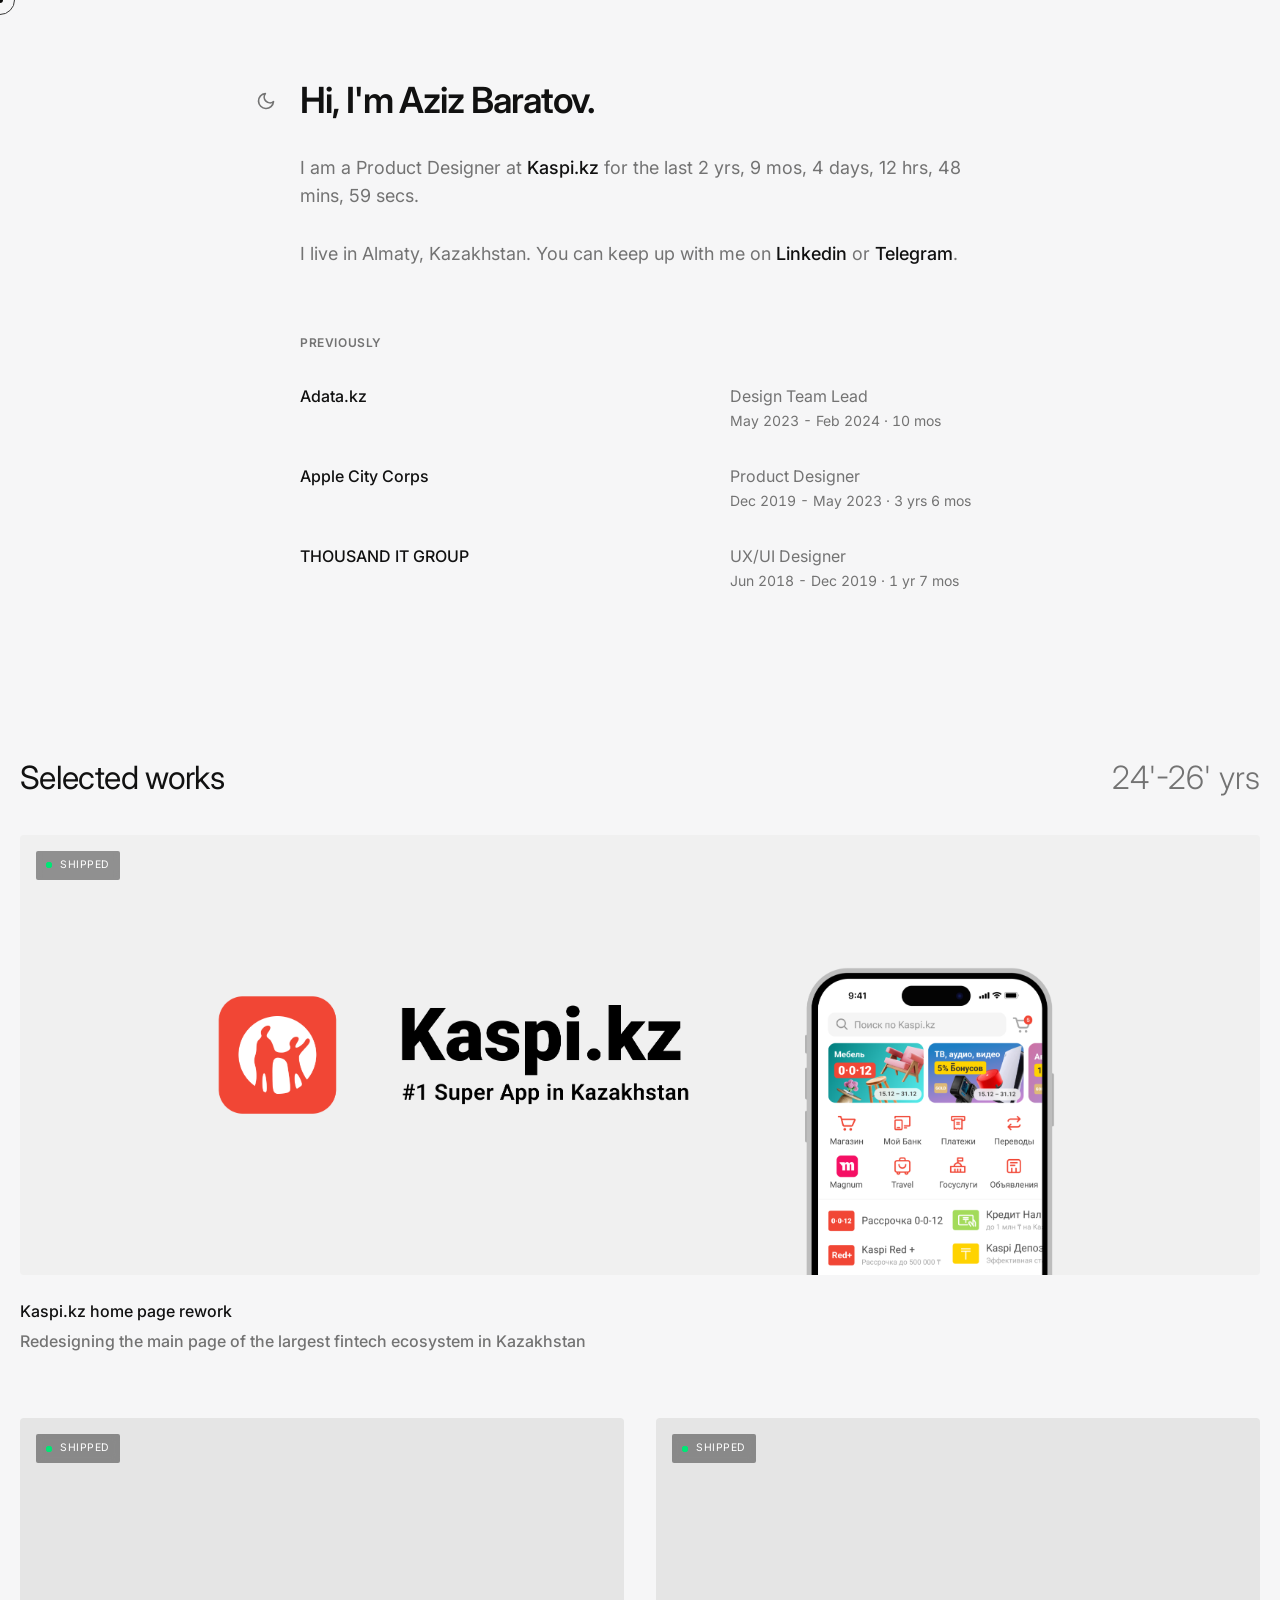
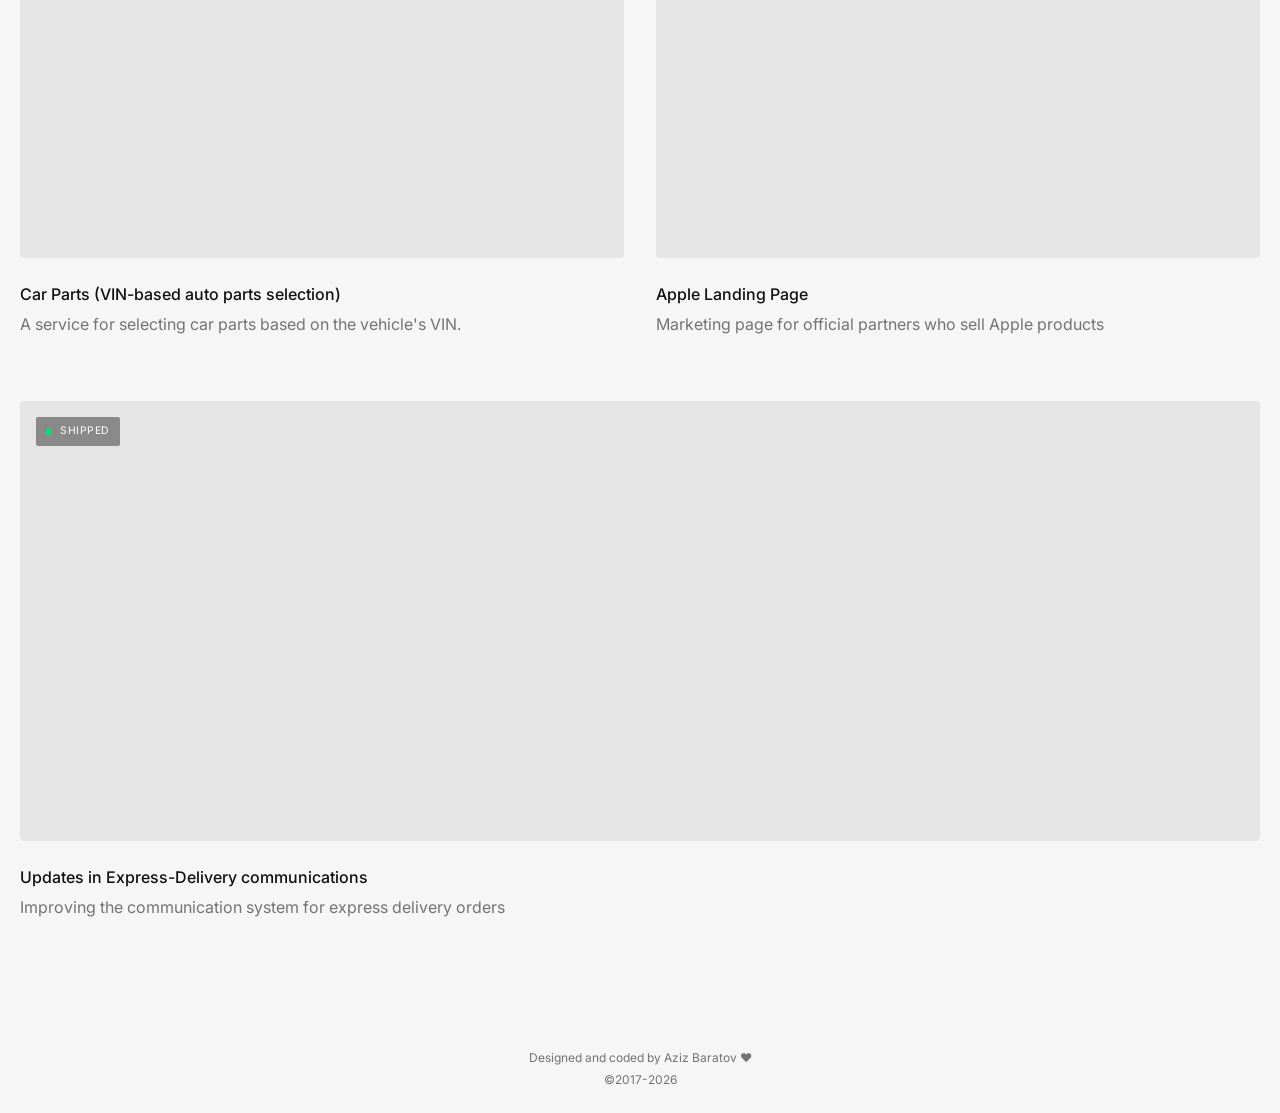
==== commit 254fda07: "link: corrected 2" ====
--- a/index.html
+++ b/index.html
@@ -10,8 +10,8 @@
     <link rel="preconnect" href="https://fonts.googleapis.com">
     <link rel="preconnect" href="https://fonts.gstatic.com" crossorigin>
     <link href="https://fonts.googleapis.com/css2?family=Inter:wght@400;500;600&display=swap" rel="stylesheet">
-    <link rel="stylesheet" href="../../internal/css/styles.css">
-    <link rel="icon" type="image/png" href="../../internal/images/favicon.png">
+    <link rel="stylesheet" href="internal/css/styles.css">
+    <link rel="icon" type="image/png" href="internal/images/favicon.png">
 </head>
 
 <body>
@@ -82,9 +82,9 @@
             <span class="section-date">24'-26' yrs</span>
         </div>
 
-        <a href="../../internal/pages/kaspi-rework.html" class="work-item featured">
+        <a href="internal/pages/kaspi-rework.html" class="work-item featured">
             <div class="work-placeholder">
-                <img src="../../internal/images/kaspi-preview.png" alt="Kaspi.kz project preview">
+                <img src="internal/images/kaspi-preview.png" alt="Kaspi.kz project preview">
                 <div class="status-badge">
                     <span class="dot"></span>
                     <span class="label">SHIPPED</span>
@@ -144,7 +144,7 @@
 
     <div class="cursor-dot" id="cursor-dot"></div>
     <div class="cursor-outline" id="cursor-outline"></div>
-    <script src="../../internal/js/script.js"></script>
+    <script src="internal/js/script.js"></script>
 </body>
 
 </html>
